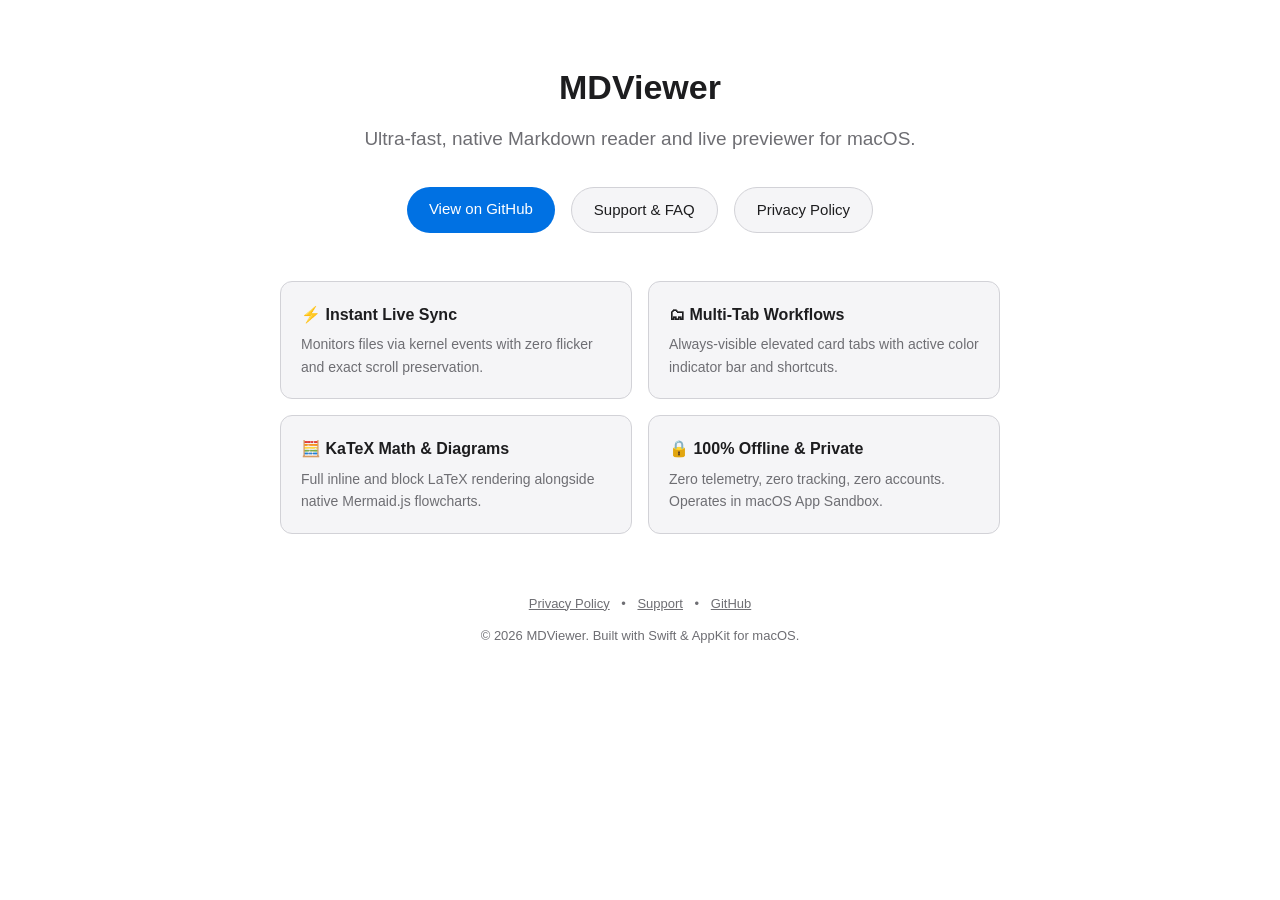
==== docs/index.html @ 219b7e44 "docs: add Privacy Policy, Support & FAQ, and GitHub Pages web documentation" ====
<!DOCTYPE html>
<html lang="en">
<head>
    <meta charset="UTF-8">
    <meta name="viewport" content="width=device-width, initial-scale=1.0">
    <title>MDViewer - Native macOS Markdown Viewer</title>
    <style>
        :root {
            --bg: #ffffff;
            --text: #1d1d1f;
            --secondary: #6e6e73;
            --card-bg: #f5f5f7;
            --border: #d2d2d7;
            --accent: #0071e3;
        }
        @media (prefers-color-scheme: dark) {
            :root {
                --bg: #1e1e1e;
                --text: #f5f5f7;
                --secondary: #86868b;
                --card-bg: #2d2d2d;
                --border: #424245;
                --accent: #2997ff;
            }
        }
        body {
            font-family: -apple-system, BlinkMacSystemFont, "SF Pro Text", "Helvetica Neue", sans-serif;
            background-color: var(--bg);
            color: var(--text);
            line-height: 1.6;
            margin: 0;
            padding: 60px 20px 40px;
        }
        .container {
            max-width: 720px;
            margin: 0 auto;
            text-align: center;
        }
        .icon {
            width: 80px;
            height: 80px;
            border-radius: 18px;
            box-shadow: 0 8px 24px rgba(0,0,0,0.18);
            margin-bottom: 20px;
        }
        h1 {
            font-size: 34px;
            font-weight: 700;
            margin: 0 0 10px;
        }
        .tagline {
            font-size: 19px;
            color: var(--secondary);
            margin: 0 0 32px;
        }
        .links-row {
            display: flex;
            justify-content: center;
            gap: 16px;
            margin-bottom: 48px;
        }
        .btn {
            display: inline-block;
            background-color: var(--accent);
            color: white;
            padding: 10px 22px;
            border-radius: 980px;
            text-decoration: none;
            font-size: 15px;
            font-weight: 500;
        }
        .btn-secondary {
            background-color: var(--card-bg);
            color: var(--text);
            border: 1px solid var(--border);
        }
        .feature-grid {
            display: grid;
            grid-template-columns: 1fr 1fr;
            gap: 16px;
            text-align: left;
            margin-top: 30px;
        }
        .feature-card {
            background-color: var(--card-bg);
            border: 1px solid var(--border);
            border-radius: 12px;
            padding: 20px;
        }
        .feature-card h3 {
            margin: 0 0 6px;
            font-size: 16px;
        }
        .feature-card p {
            margin: 0;
            font-size: 14px;
            color: var(--secondary);
        }
        footer {
            margin-top: 60px;
            font-size: 13px;
            color: var(--secondary);
        }
        footer a {
            color: var(--secondary);
            text-decoration: underline;
            margin: 0 8px;
        }
    </style>
</head>
<body>
    <div class="container">
        <h1>MDViewer</h1>
        <p class="tagline">Ultra-fast, native Markdown reader and live previewer for macOS.</p>

        <div class="links-row">
            <a href="https://github.com/slemay/mdviewer" class="btn">View on GitHub</a>
            <a href="support.html" class="btn btn-secondary">Support & FAQ</a>
            <a href="privacy.html" class="btn btn-secondary">Privacy Policy</a>
        </div>

        <div class="feature-grid">
            <div class="feature-card">
                <h3>⚡️ Instant Live Sync</h3>
                <p>Monitors files via kernel events with zero flicker and exact scroll preservation.</p>
            </div>
            <div class="feature-card">
                <h3>🗂 Multi-Tab Workflows</h3>
                <p>Always-visible elevated card tabs with active color indicator bar and shortcuts.</p>
            </div>
            <div class="feature-card">
                <h3>🧮 KaTeX Math & Diagrams</h3>
                <p>Full inline and block LaTeX rendering alongside native Mermaid.js flowcharts.</p>
            </div>
            <div class="feature-card">
                <h3>🔒 100% Offline & Private</h3>
                <p>Zero telemetry, zero tracking, zero accounts. Operates in macOS App Sandbox.</p>
            </div>
        </div>

        <footer>
            <a href="privacy.html">Privacy Policy</a> &bull; 
            <a href="support.html">Support</a> &bull; 
            <a href="https://github.com/slemay/mdviewer">GitHub</a>
            <p style="margin-top: 12px;">&copy; 2026 MDViewer. Built with Swift & AppKit for macOS.</p>
        </footer>
    </div>
</body>
</html>
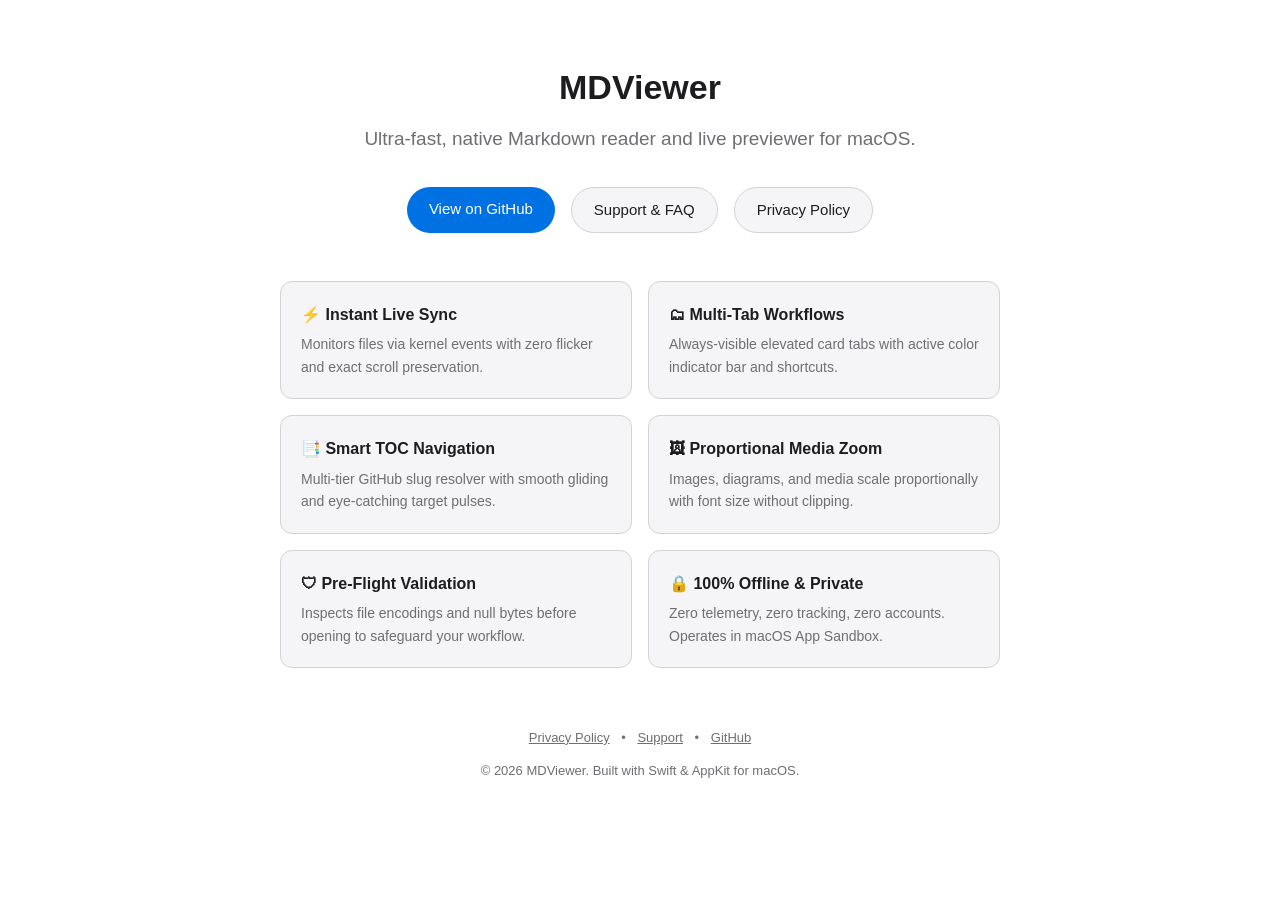
==== commit ffd683c5: "docs: update documentation, architecture specs, and web portal" ====
--- a/docs/index.html
+++ b/docs/index.html
@@ -129,8 +129,16 @@
                 <p>Always-visible elevated card tabs with active color indicator bar and shortcuts.</p>
             </div>
             <div class="feature-card">
-                <h3>🧮 KaTeX Math & Diagrams</h3>
-                <p>Full inline and block LaTeX rendering alongside native Mermaid.js flowcharts.</p>
+                <h3>📑 Smart TOC Navigation</h3>
+                <p>Multi-tier GitHub slug resolver with smooth gliding and eye-catching target pulses.</p>
+            </div>
+            <div class="feature-card">
+                <h3>🖼 Proportional Media Zoom</h3>
+                <p>Images, diagrams, and media scale proportionally with font size without clipping.</p>
+            </div>
+            <div class="feature-card">
+                <h3>🛡 Pre-Flight Validation</h3>
+                <p>Inspects file encodings and null bytes before opening to safeguard your workflow.</p>
             </div>
             <div class="feature-card">
                 <h3>🔒 100% Offline & Private</h3>
